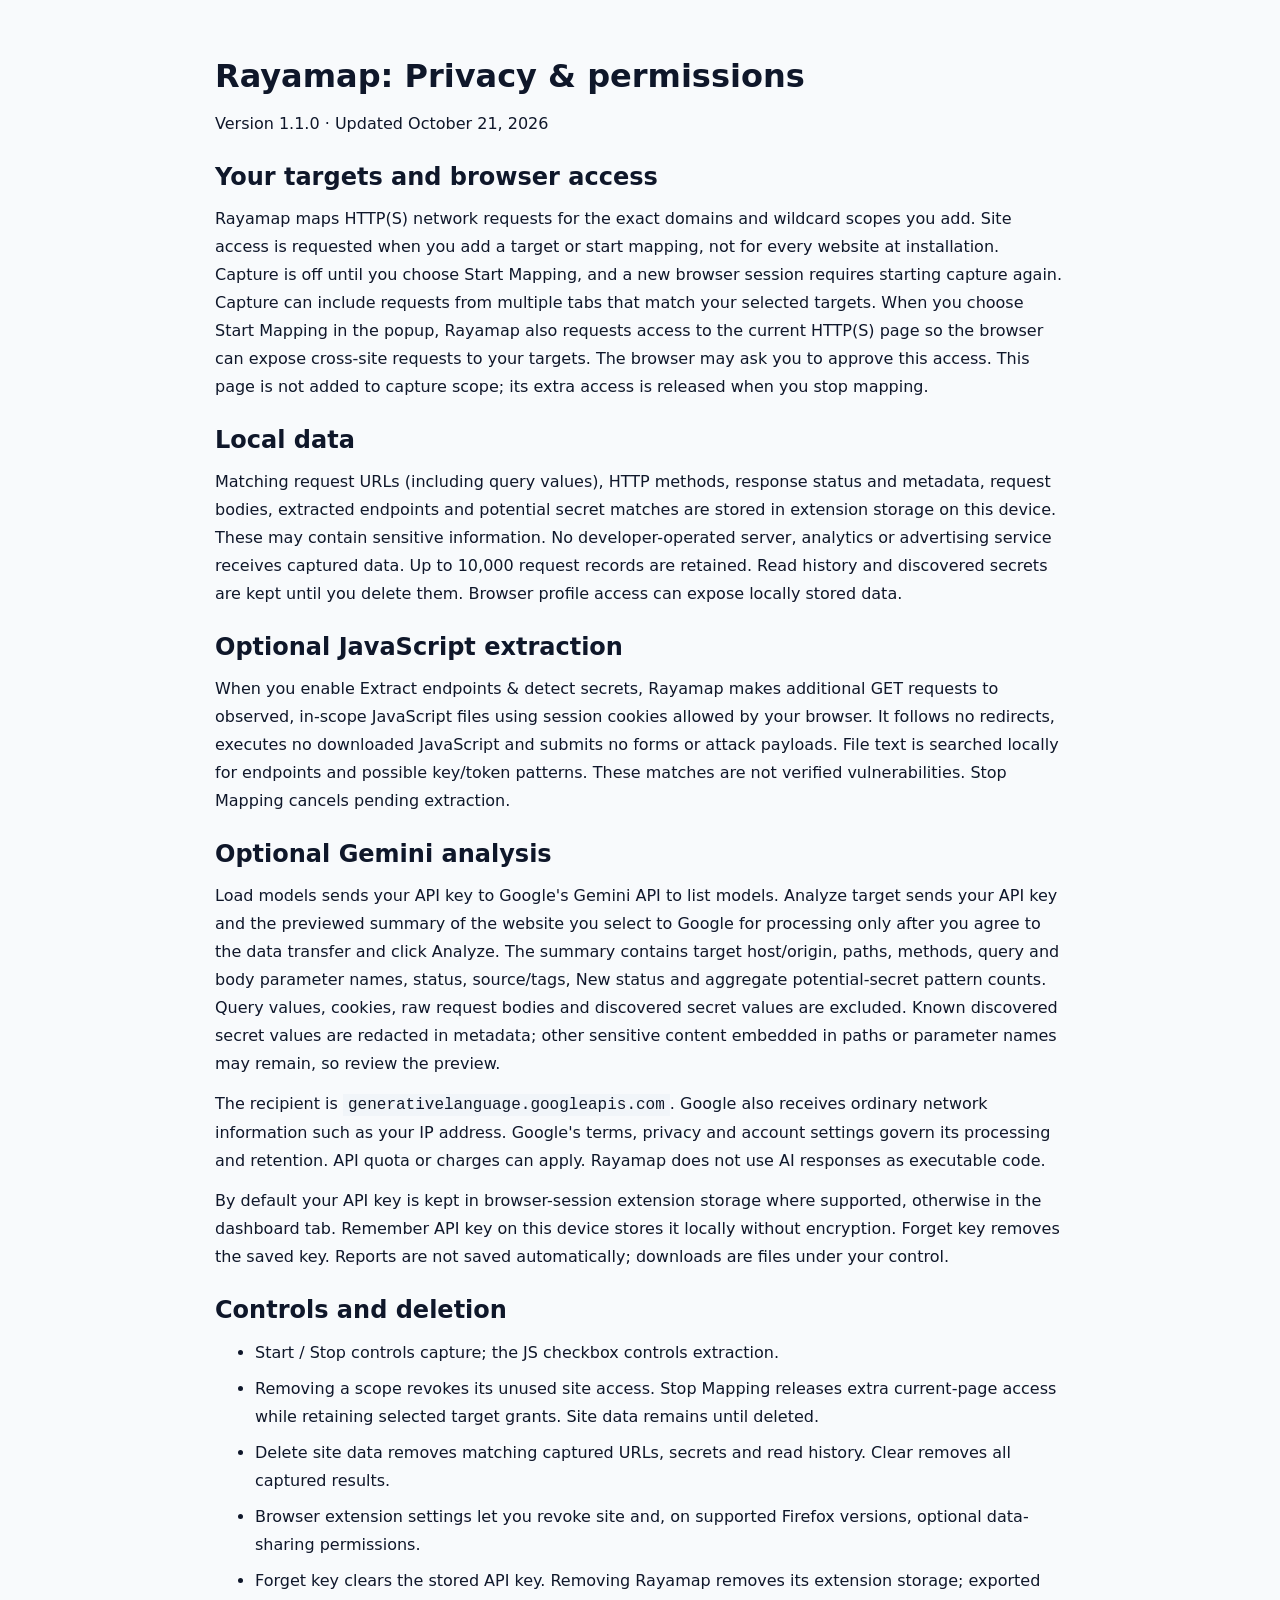
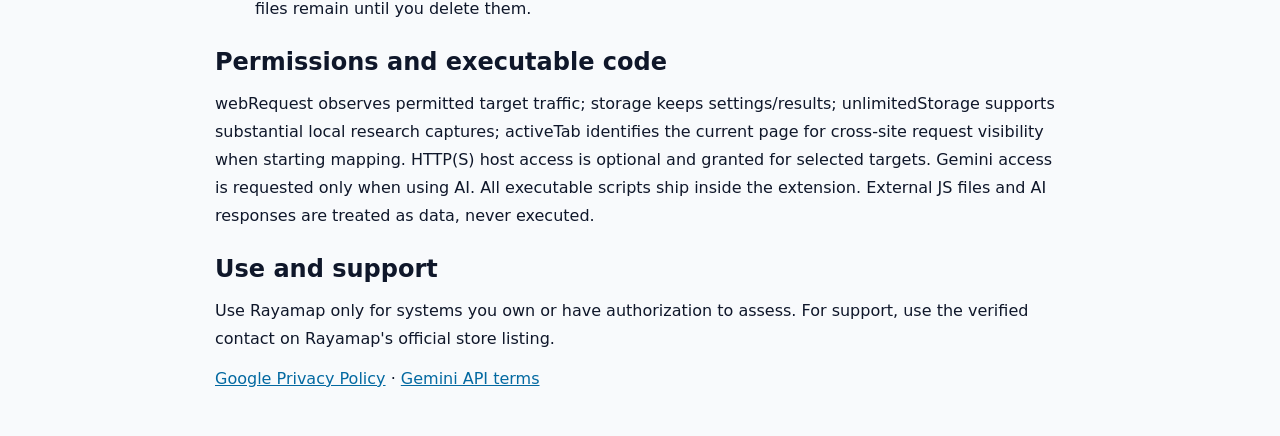
==== privacy.html @ 9465aa38 "Publish Rayamap privacy and permissions page" ====
<!doctype html>
<html lang="en"><head><meta charset="utf-8"><meta name="viewport" content="width=device-width,initial-scale=1"><title>Rayamap — Privacy & permissions</title><link rel="stylesheet" href="theme.css"><style>body{font:16px/1.75 system-ui,sans-serif;margin:0;padding:32px}main{max-width:850px;margin:auto}h1,h2{line-height:1.3;margin:24px 0 12px}p,ul{margin:12px 0}li{margin:8px 0}a{color:#0369a1}code{background:#f1f5f9;padding:2px 5px}</style></head><body><main>
<h1>Rayamap: Privacy & permissions</h1><p>Version 1.1.0 · Updated October 21, 2026</p>
<h2>Your targets and browser access</h2><p>Rayamap maps HTTP(S) network requests for the exact domains and wildcard scopes you add. Site access is requested when you add a target or start mapping, not for every website at installation. Capture is off until you choose Start Mapping, and a new browser session requires starting capture again. Capture can include requests from multiple tabs that match your selected targets. When you choose Start Mapping in the popup, Rayamap also requests access to the current HTTP(S) page so the browser can expose cross-site requests to your targets. The browser may ask you to approve this access. This page is not added to capture scope; its extra access is released when you stop mapping.</p>
<h2>Local data</h2><p>Matching request URLs (including query values), HTTP methods, response status and metadata, request bodies, extracted endpoints and potential secret matches are stored in extension storage on this device. These may contain sensitive information. No developer-operated server, analytics or advertising service receives captured data. Up to 10,000 request records are retained. Read history and discovered secrets are kept until you delete them. Browser profile access can expose locally stored data.</p>
<h2>Optional JavaScript extraction</h2><p>When you enable Extract endpoints &amp; detect secrets, Rayamap makes additional GET requests to observed, in-scope JavaScript files using session cookies allowed by your browser. It follows no redirects, executes no downloaded JavaScript and submits no forms or attack payloads. File text is searched locally for endpoints and possible key/token patterns. These matches are not verified vulnerabilities. Stop Mapping cancels pending extraction.</p>
<h2>Optional Gemini analysis</h2><p>Load models sends your API key to Google's Gemini API to list models. Analyze target sends your API key and the previewed summary of the website you select to Google for processing only after you agree to the data transfer and click Analyze. The summary contains target host/origin, paths, methods, query and body parameter names, status, source/tags, New status and aggregate potential-secret pattern counts. Query values, cookies, raw request bodies and discovered secret values are excluded. Known discovered secret values are redacted in metadata; other sensitive content embedded in paths or parameter names may remain, so review the preview.</p><p>The recipient is <code>generativelanguage.googleapis.com</code>. Google also receives ordinary network information such as your IP address. Google's terms, privacy and account settings govern its processing and retention. API quota or charges can apply. Rayamap does not use AI responses as executable code.</p><p>By default your API key is kept in browser-session extension storage where supported, otherwise in the dashboard tab. Remember API key on this device stores it locally without encryption. Forget key removes the saved key. Reports are not saved automatically; downloads are files under your control.</p>
<h2>Controls and deletion</h2><ul><li>Start / Stop controls capture; the JS checkbox controls extraction.</li><li>Removing a scope revokes its unused site access. Stop Mapping releases extra current-page access while retaining selected target grants. Site data remains until deleted.</li><li>Delete site data removes matching captured URLs, secrets and read history. Clear removes all captured results.</li><li>Browser extension settings let you revoke site and, on supported Firefox versions, optional data-sharing permissions.</li><li>Forget key clears the stored API key. Removing Rayamap removes its extension storage; exported files remain until you delete them.</li></ul>
<h2>Permissions and executable code</h2><p>webRequest observes permitted target traffic; storage keeps settings/results; unlimitedStorage supports substantial local research captures; activeTab identifies the current page for cross-site request visibility when starting mapping. HTTP(S) host access is optional and granted for selected targets. Gemini access is requested only when using AI. All executable scripts ship inside the extension. External JS files and AI responses are treated as data, never executed.</p>
<h2>Use and support</h2><p>Use Rayamap only for systems you own or have authorization to assess. For support, use the verified contact on Rayamap's official store listing.</p><p><a href="https://policies.google.com/privacy" target="_blank" rel="noopener noreferrer">Google Privacy Policy</a> · <a href="https://ai.google.dev/gemini-api/terms" target="_blank" rel="noopener noreferrer">Gemini API terms</a></p>
</main></body></html>
---- theme.css ----
:root {
  color-scheme: light;
  --surface-page: #f8fafc;
  --surface-panel: #ffffff;
  --surface-hover: #f1f5f9;
  --page-text: #0f172a;
  --on-action: #ffffff;
  --palette-f8fafc: #f8fafc;
  --palette-ffffff: #ffffff;
  --palette-f1f5f9: #f1f5f9;
  --palette-cbd5e1: #cbd5e1;
  --palette-e2e8f0: #e2e8f0;
  --palette-94a3b8: #94a3b8;
  --palette-0f172a: #0f172a;
  --palette-334155: #334155;
  --palette-64748b: #64748b;
  --palette-2563eb: #2563eb;
  --palette-1d4ed8: #1d4ed8;
  --palette-1e40af: #1e40af;
  --palette-0284c7: #0284c7;
  --palette-16a34a: #16a34a;
  --palette-15803d: #15803d;
  --palette-14532d: #14532d;
  --palette-dc2626: #dc2626;
  --palette-b91c1c: #b91c1c;
  --palette-7f1d1d: #7f1d1d;
  --palette-e0f2fe: #e0f2fe;
  --palette-7dd3fc: #7dd3fc;
  --palette-0369a1: #0369a1;
  --palette-475569: #475569;
  --palette-86efac: #86efac;
  --palette-f0fdf4: #f0fdf4;
  --palette-fca5a5: #fca5a5;
  --palette-fef2f2: #fef2f2;
  --palette-dcfce7: #dcfce7;
  --palette-dbeafe: #dbeafe;
  --palette-93c5fd: #93c5fd;
  --palette-fef3c7: #fef3c7;
  --palette-b45309: #b45309;
  --palette-fde68a: #fde68a;
  --palette-fee2e2: #fee2e2;
  --palette-ef4444: #ef4444;
  --palette-ecfdf5: #ecfdf5;
  --palette-a7f3d0: #a7f3d0;
  --palette-059669: #059669;
  --palette-fff1f2: #fff1f2;
  --palette-fecdd3: #fecdd3;
  --palette-fda4af: #fda4af;
  --palette-be123c: #be123c;
  --palette-f87171: #f87171;
  --palette-ffedd5: #ffedd5;
  --palette-fb923c: #fb923c;
  --palette-c2410c: #c2410c;
  --palette-fef9c3: #fef9c3;
  --palette-facc15: #facc15;
  --palette-854d0e: #854d0e;
  --palette-38bdf8: #0284c7;
  --palette-f59e0b: #f59e0b;
  --palette-fbbf24: #fbbf24;
  --palette-fef08a: #fef08a;
  --palette-ca8a04: #ca8a04;
  --palette-f85149: #f85149;
}
:root[data-theme="dark"] {
  color-scheme: dark;
  --surface-page: #0b1220;
  --surface-panel: #111c2e;
  --surface-hover: #1c2b40;
  --page-text: #e5edf7;
  --palette-f8fafc: #0b1220;
  --palette-ffffff: #111c2e;
  --palette-f1f5f9: #1c2b40;
  --palette-cbd5e1: #3b4e68;
  --palette-e2e8f0: #26364c;
  --palette-94a3b8: #94a3b8;
  --palette-0f172a: #e5edf7;
  --palette-334155: #cbd5e1;
  --palette-64748b: #a3b2c7;
  --palette-2563eb: #3b82f6;
  --palette-1d4ed8: #60a5fa;
  --palette-1e40af: #2563eb;
  --palette-0284c7: #38bdf8;
  --palette-16a34a: #22c55e;
  --palette-15803d: #86efac;
  --palette-14532d: #166534;
  --palette-dc2626: #f87171;
  --palette-b91c1c: #fca5a5;
  --palette-7f1d1d: #991b1b;
  --palette-e0f2fe: #102f46;
  --palette-7dd3fc: #246180;
  --palette-0369a1: #7dd3fc;
  --palette-475569: #b0bfd2;
  --palette-86efac: #286447;
  --palette-f0fdf4: #102e23;
  --palette-fca5a5: #82404b;
  --palette-fef2f2: #3b1c24;
  --palette-dcfce7: #123629;
  --palette-dbeafe: #162e50;
  --palette-93c5fd: #3b6693;
  --palette-fef3c7: #3c3018;
  --palette-b45309: #fcd34d;
  --palette-fde68a: #7b6228;
  --palette-fee2e2: #401e28;
  --palette-ef4444: #ef4444;
  --palette-ecfdf5: #12382d;
  --palette-a7f3d0: #2a6951;
  --palette-059669: #6ee7b7;
  --palette-fff1f2: #3a1e2b;
  --palette-fecdd3: #783647;
  --palette-fda4af: #924357;
  --palette-be123c: #fda4af;
  --palette-f87171: #f87171;
  --palette-ffedd5: #422b1c;
  --palette-fb923c: #fb923c;
  --palette-c2410c: #fdba74;
  --palette-fef9c3: #3b3218;
  --palette-facc15: #facc15;
  --palette-854d0e: #fde047;
  --palette-38bdf8: #38bdf8;
  --palette-f59e0b: #f59e0b;
  --palette-fbbf24: #fbbf24;
  --palette-fef08a: #514020;
  --palette-ca8a04: #facc15;
  --palette-f85149: #f85149;
}
/* Paint the document canvas as well as the application panes. */
html, body {
  background-color: var(--surface-page);
  color: var(--page-text);
}
.theme-toggle {
  color: var(--palette-334155);
  background: var(--surface-panel);
  border: 1px solid var(--palette-cbd5e1);
  border-radius: 6px;
  padding: 6px 10px;
  font: inherit;
  font-size: 12px;
  white-space: nowrap;
  cursor: pointer;
}
.theme-toggle:hover { background: var(--surface-hover); }
.theme-toggle:focus-visible { outline: 2px solid var(--palette-0284c7); outline-offset: 2px; }

:root[data-theme="dark"] {
  --green: #15803d;
  --green-hover: #166534;
  --red: #b91c1c;
  --red-hover: #991b1b;
  --primary-blue: #2563eb;
  --primary-blue-hover: #1d4ed8;
}
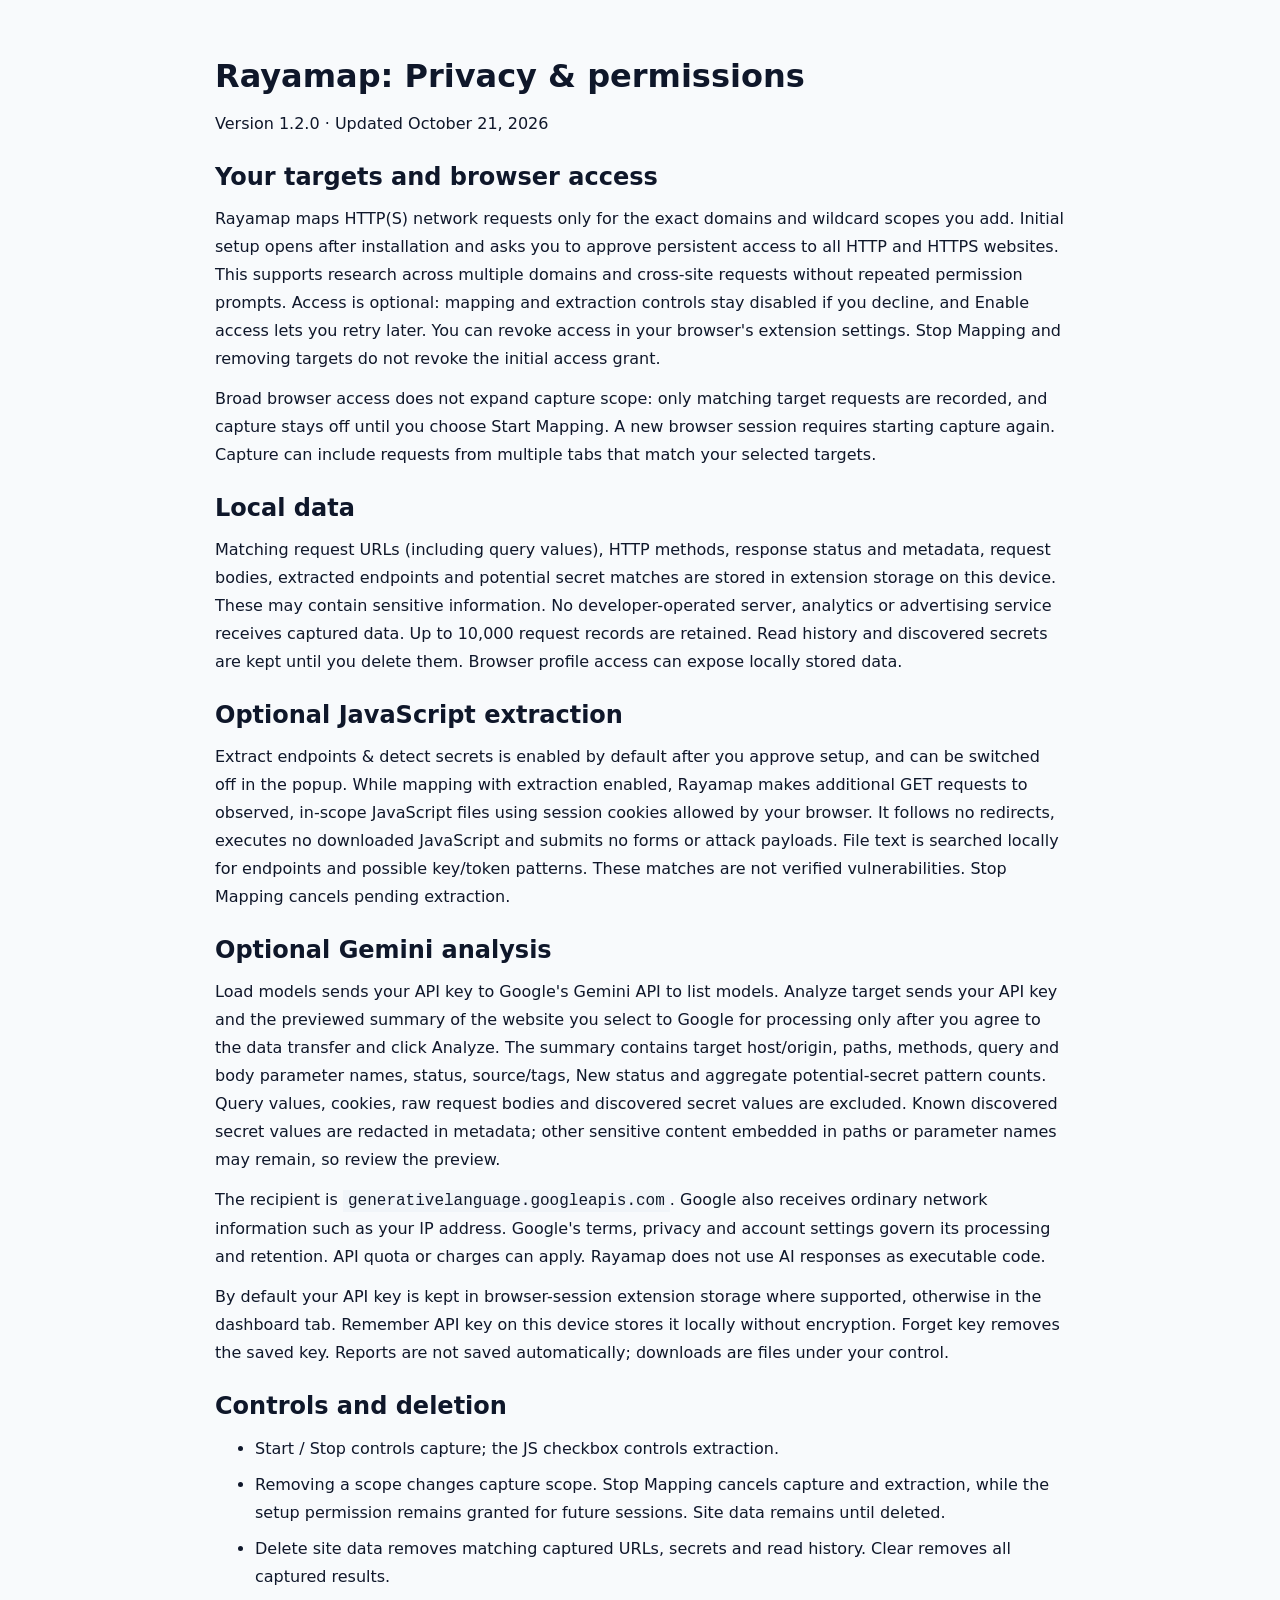
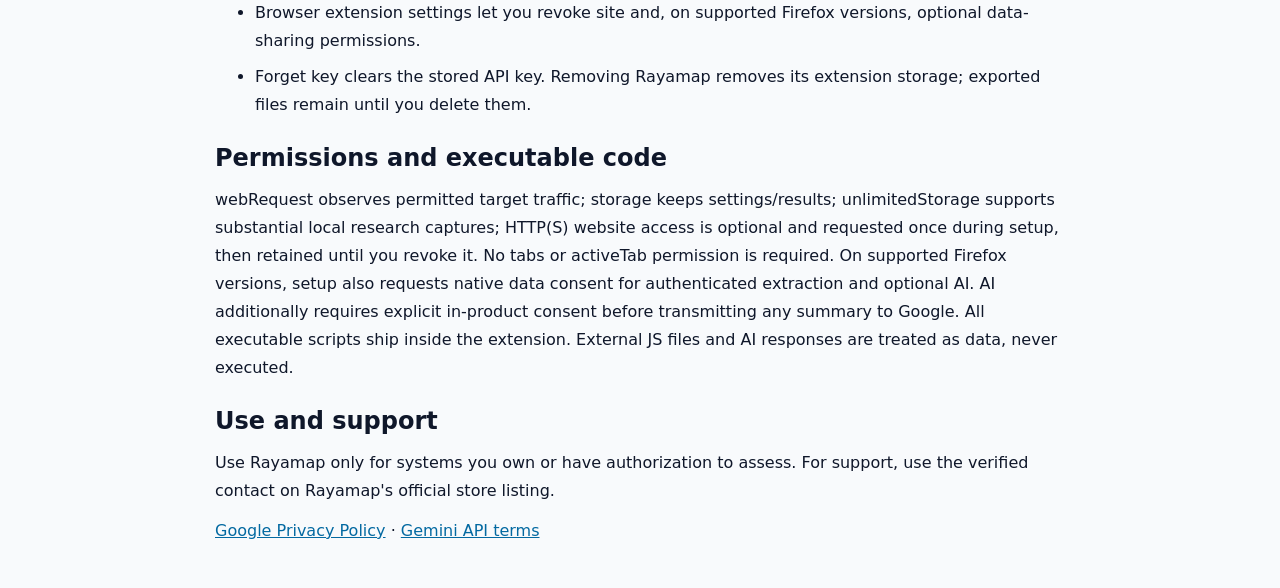
==== commit a2ab034c: "Explain one-time website access and default JS extraction" ====
--- a/privacy.html
+++ b/privacy.html
@@ -1,11 +1,11 @@
 <!doctype html>
 <html lang="en"><head><meta charset="utf-8"><meta name="viewport" content="width=device-width,initial-scale=1"><title>Rayamap — Privacy & permissions</title><link rel="stylesheet" href="theme.css"><style>body{font:16px/1.75 system-ui,sans-serif;margin:0;padding:32px}main{max-width:850px;margin:auto}h1,h2{line-height:1.3;margin:24px 0 12px}p,ul{margin:12px 0}li{margin:8px 0}a{color:#0369a1}code{background:#f1f5f9;padding:2px 5px}</style></head><body><main>
-<h1>Rayamap: Privacy & permissions</h1><p>Version 1.1.0 · Updated October 21, 2026</p>
-<h2>Your targets and browser access</h2><p>Rayamap maps HTTP(S) network requests for the exact domains and wildcard scopes you add. Site access is requested when you add a target or start mapping, not for every website at installation. Capture is off until you choose Start Mapping, and a new browser session requires starting capture again. Capture can include requests from multiple tabs that match your selected targets. When you choose Start Mapping in the popup, Rayamap also requests access to the current HTTP(S) page so the browser can expose cross-site requests to your targets. The browser may ask you to approve this access. This page is not added to capture scope; its extra access is released when you stop mapping.</p>
+<h1>Rayamap: Privacy & permissions</h1><p>Version 1.2.0 · Updated October 21, 2026</p>
+<h2>Your targets and browser access</h2><p>Rayamap maps HTTP(S) network requests only for the exact domains and wildcard scopes you add. Initial setup opens after installation and asks you to approve persistent access to all HTTP and HTTPS websites. This supports research across multiple domains and cross-site requests without repeated permission prompts. Access is optional: mapping and extraction controls stay disabled if you decline, and Enable access lets you retry later. You can revoke access in your browser's extension settings. Stop Mapping and removing targets do not revoke the initial access grant.</p><p>Broad browser access does not expand capture scope: only matching target requests are recorded, and capture stays off until you choose Start Mapping. A new browser session requires starting capture again. Capture can include requests from multiple tabs that match your selected targets.</p>
 <h2>Local data</h2><p>Matching request URLs (including query values), HTTP methods, response status and metadata, request bodies, extracted endpoints and potential secret matches are stored in extension storage on this device. These may contain sensitive information. No developer-operated server, analytics or advertising service receives captured data. Up to 10,000 request records are retained. Read history and discovered secrets are kept until you delete them. Browser profile access can expose locally stored data.</p>
-<h2>Optional JavaScript extraction</h2><p>When you enable Extract endpoints &amp; detect secrets, Rayamap makes additional GET requests to observed, in-scope JavaScript files using session cookies allowed by your browser. It follows no redirects, executes no downloaded JavaScript and submits no forms or attack payloads. File text is searched locally for endpoints and possible key/token patterns. These matches are not verified vulnerabilities. Stop Mapping cancels pending extraction.</p>
+<h2>Optional JavaScript extraction</h2><p>Extract endpoints &amp; detect secrets is enabled by default after you approve setup, and can be switched off in the popup. While mapping with extraction enabled, Rayamap makes additional GET requests to observed, in-scope JavaScript files using session cookies allowed by your browser. It follows no redirects, executes no downloaded JavaScript and submits no forms or attack payloads. File text is searched locally for endpoints and possible key/token patterns. These matches are not verified vulnerabilities. Stop Mapping cancels pending extraction.</p>
 <h2>Optional Gemini analysis</h2><p>Load models sends your API key to Google's Gemini API to list models. Analyze target sends your API key and the previewed summary of the website you select to Google for processing only after you agree to the data transfer and click Analyze. The summary contains target host/origin, paths, methods, query and body parameter names, status, source/tags, New status and aggregate potential-secret pattern counts. Query values, cookies, raw request bodies and discovered secret values are excluded. Known discovered secret values are redacted in metadata; other sensitive content embedded in paths or parameter names may remain, so review the preview.</p><p>The recipient is <code>generativelanguage.googleapis.com</code>. Google also receives ordinary network information such as your IP address. Google's terms, privacy and account settings govern its processing and retention. API quota or charges can apply. Rayamap does not use AI responses as executable code.</p><p>By default your API key is kept in browser-session extension storage where supported, otherwise in the dashboard tab. Remember API key on this device stores it locally without encryption. Forget key removes the saved key. Reports are not saved automatically; downloads are files under your control.</p>
-<h2>Controls and deletion</h2><ul><li>Start / Stop controls capture; the JS checkbox controls extraction.</li><li>Removing a scope revokes its unused site access. Stop Mapping releases extra current-page access while retaining selected target grants. Site data remains until deleted.</li><li>Delete site data removes matching captured URLs, secrets and read history. Clear removes all captured results.</li><li>Browser extension settings let you revoke site and, on supported Firefox versions, optional data-sharing permissions.</li><li>Forget key clears the stored API key. Removing Rayamap removes its extension storage; exported files remain until you delete them.</li></ul>
-<h2>Permissions and executable code</h2><p>webRequest observes permitted target traffic; storage keeps settings/results; unlimitedStorage supports substantial local research captures; activeTab identifies the current page for cross-site request visibility when starting mapping. HTTP(S) host access is optional and granted for selected targets. Gemini access is requested only when using AI. All executable scripts ship inside the extension. External JS files and AI responses are treated as data, never executed.</p>
+<h2>Controls and deletion</h2><ul><li>Start / Stop controls capture; the JS checkbox controls extraction.</li><li>Removing a scope changes capture scope. Stop Mapping cancels capture and extraction, while the setup permission remains granted for future sessions. Site data remains until deleted.</li><li>Delete site data removes matching captured URLs, secrets and read history. Clear removes all captured results.</li><li>Browser extension settings let you revoke site and, on supported Firefox versions, optional data-sharing permissions.</li><li>Forget key clears the stored API key. Removing Rayamap removes its extension storage; exported files remain until you delete them.</li></ul>
+<h2>Permissions and executable code</h2><p>webRequest observes permitted target traffic; storage keeps settings/results; unlimitedStorage supports substantial local research captures; HTTP(S) website access is optional and requested once during setup, then retained until you revoke it. No tabs or activeTab permission is required. On supported Firefox versions, setup also requests native data consent for authenticated extraction and optional AI. AI additionally requires explicit in-product consent before transmitting any summary to Google. All executable scripts ship inside the extension. External JS files and AI responses are treated as data, never executed.</p>
 <h2>Use and support</h2><p>Use Rayamap only for systems you own or have authorization to assess. For support, use the verified contact on Rayamap's official store listing.</p><p><a href="https://policies.google.com/privacy" target="_blank" rel="noopener noreferrer">Google Privacy Policy</a> · <a href="https://ai.google.dev/gemini-api/terms" target="_blank" rel="noopener noreferrer">Gemini API terms</a></p>
 </main></body></html>
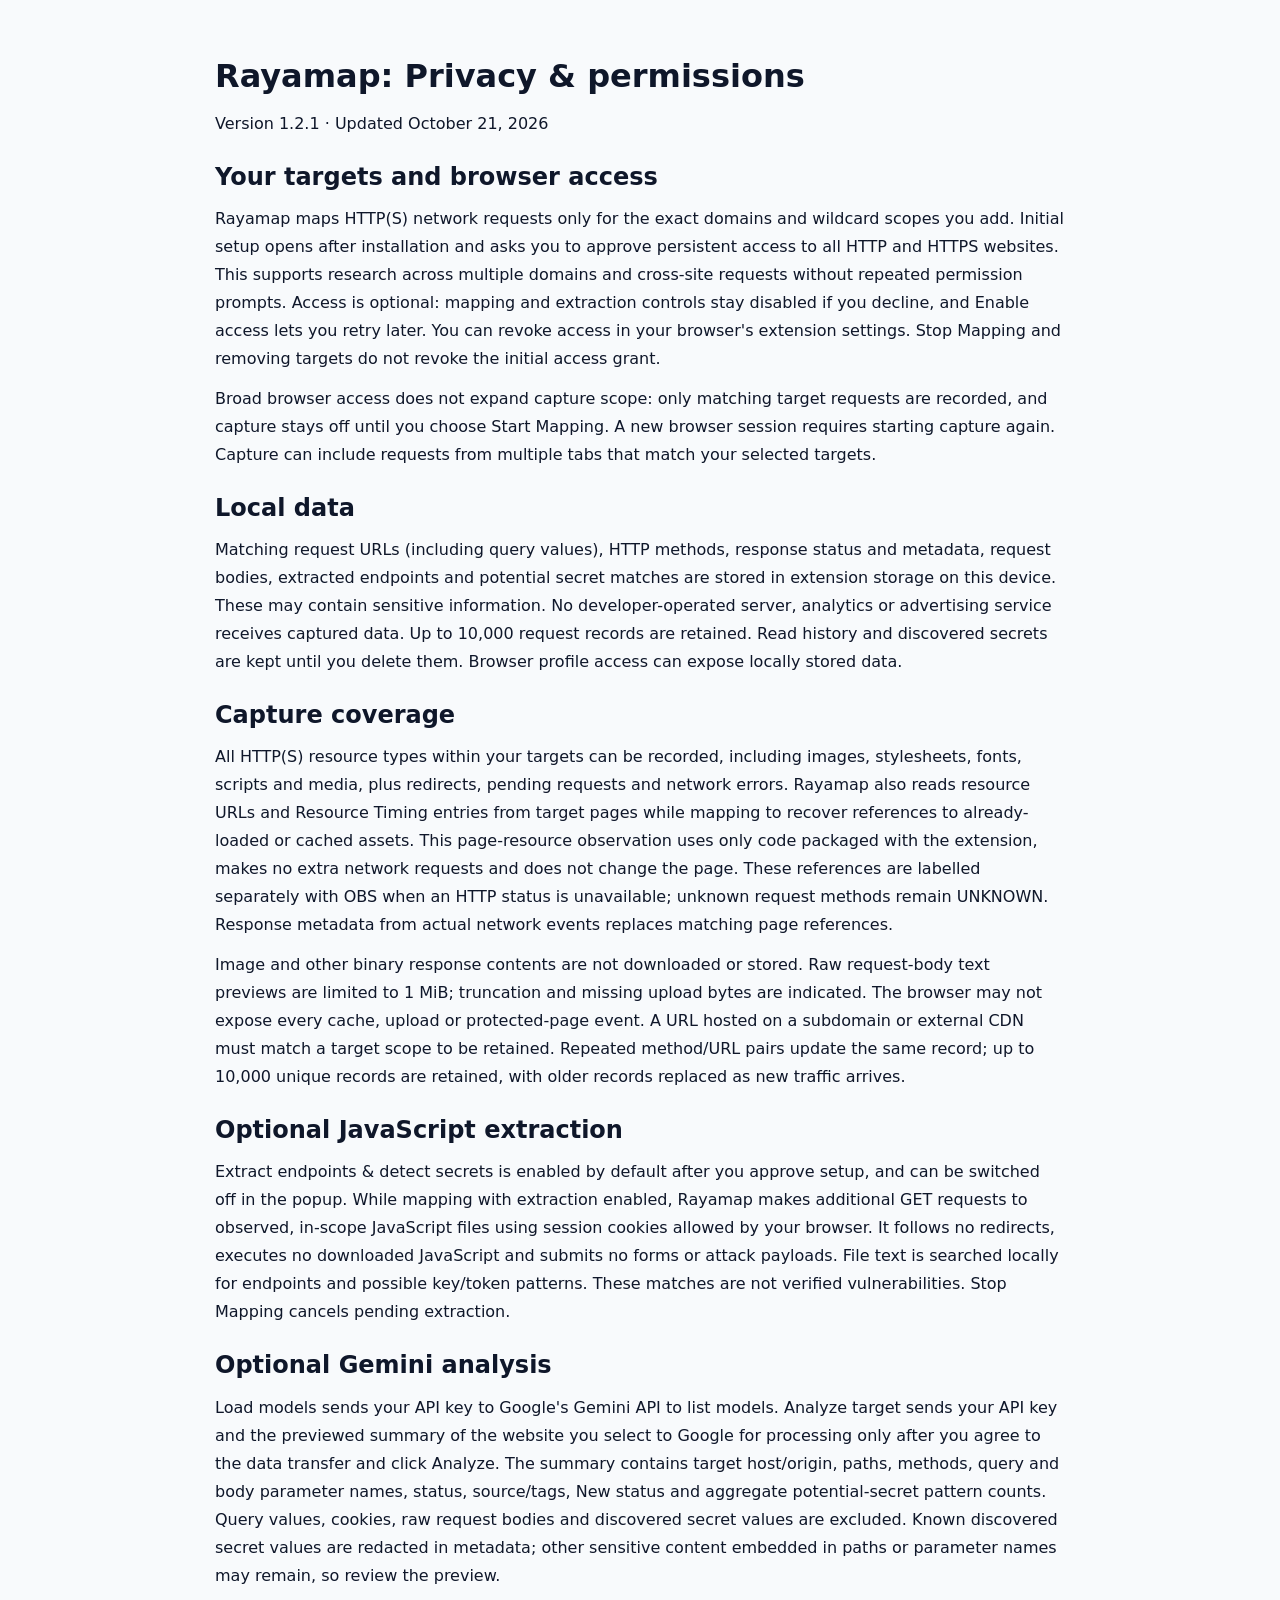
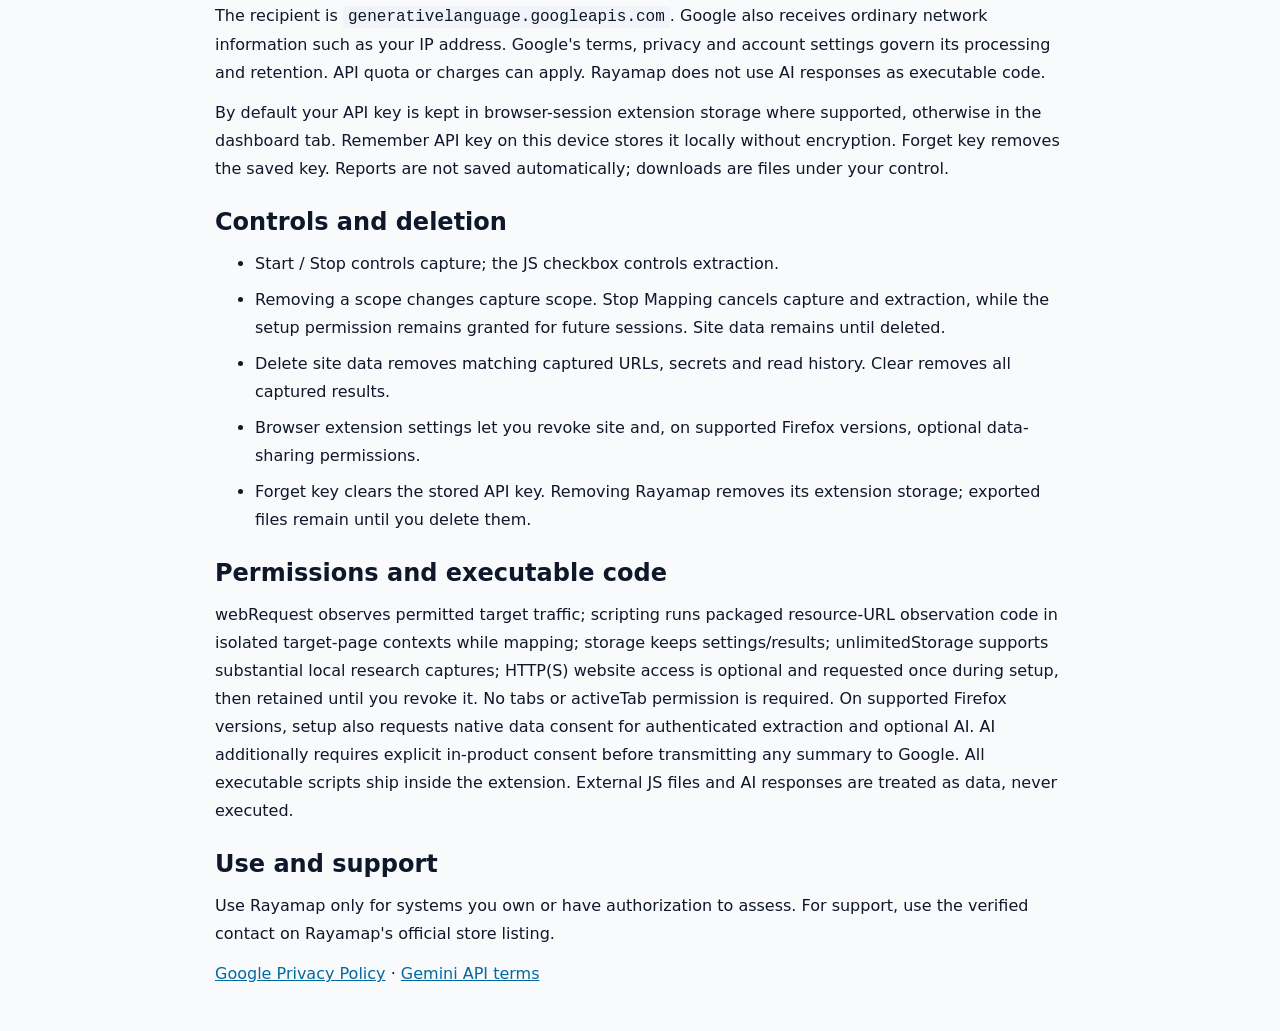
==== commit 7d620163: "Document resource URL recovery and capture coverage" ====
--- a/privacy.html
+++ b/privacy.html
@@ -1,11 +1,12 @@
 <!doctype html>
 <html lang="en"><head><meta charset="utf-8"><meta name="viewport" content="width=device-width,initial-scale=1"><title>Rayamap — Privacy & permissions</title><link rel="stylesheet" href="theme.css"><style>body{font:16px/1.75 system-ui,sans-serif;margin:0;padding:32px}main{max-width:850px;margin:auto}h1,h2{line-height:1.3;margin:24px 0 12px}p,ul{margin:12px 0}li{margin:8px 0}a{color:#0369a1}code{background:#f1f5f9;padding:2px 5px}</style></head><body><main>
-<h1>Rayamap: Privacy & permissions</h1><p>Version 1.2.0 · Updated October 21, 2026</p>
+<h1>Rayamap: Privacy & permissions</h1><p>Version 1.2.1 · Updated October 21, 2026</p>
 <h2>Your targets and browser access</h2><p>Rayamap maps HTTP(S) network requests only for the exact domains and wildcard scopes you add. Initial setup opens after installation and asks you to approve persistent access to all HTTP and HTTPS websites. This supports research across multiple domains and cross-site requests without repeated permission prompts. Access is optional: mapping and extraction controls stay disabled if you decline, and Enable access lets you retry later. You can revoke access in your browser's extension settings. Stop Mapping and removing targets do not revoke the initial access grant.</p><p>Broad browser access does not expand capture scope: only matching target requests are recorded, and capture stays off until you choose Start Mapping. A new browser session requires starting capture again. Capture can include requests from multiple tabs that match your selected targets.</p>
 <h2>Local data</h2><p>Matching request URLs (including query values), HTTP methods, response status and metadata, request bodies, extracted endpoints and potential secret matches are stored in extension storage on this device. These may contain sensitive information. No developer-operated server, analytics or advertising service receives captured data. Up to 10,000 request records are retained. Read history and discovered secrets are kept until you delete them. Browser profile access can expose locally stored data.</p>
+<h2>Capture coverage</h2><p>All HTTP(S) resource types within your targets can be recorded, including images, stylesheets, fonts, scripts and media, plus redirects, pending requests and network errors. Rayamap also reads resource URLs and Resource Timing entries from target pages while mapping to recover references to already-loaded or cached assets. This page-resource observation uses only code packaged with the extension, makes no extra network requests and does not change the page. These references are labelled separately with OBS when an HTTP status is unavailable; unknown request methods remain UNKNOWN. Response metadata from actual network events replaces matching page references.</p><p>Image and other binary response contents are not downloaded or stored. Raw request-body text previews are limited to 1 MiB; truncation and missing upload bytes are indicated. The browser may not expose every cache, upload or protected-page event. A URL hosted on a subdomain or external CDN must match a target scope to be retained. Repeated method/URL pairs update the same record; up to 10,000 unique records are retained, with older records replaced as new traffic arrives.</p>
 <h2>Optional JavaScript extraction</h2><p>Extract endpoints &amp; detect secrets is enabled by default after you approve setup, and can be switched off in the popup. While mapping with extraction enabled, Rayamap makes additional GET requests to observed, in-scope JavaScript files using session cookies allowed by your browser. It follows no redirects, executes no downloaded JavaScript and submits no forms or attack payloads. File text is searched locally for endpoints and possible key/token patterns. These matches are not verified vulnerabilities. Stop Mapping cancels pending extraction.</p>
 <h2>Optional Gemini analysis</h2><p>Load models sends your API key to Google's Gemini API to list models. Analyze target sends your API key and the previewed summary of the website you select to Google for processing only after you agree to the data transfer and click Analyze. The summary contains target host/origin, paths, methods, query and body parameter names, status, source/tags, New status and aggregate potential-secret pattern counts. Query values, cookies, raw request bodies and discovered secret values are excluded. Known discovered secret values are redacted in metadata; other sensitive content embedded in paths or parameter names may remain, so review the preview.</p><p>The recipient is <code>generativelanguage.googleapis.com</code>. Google also receives ordinary network information such as your IP address. Google's terms, privacy and account settings govern its processing and retention. API quota or charges can apply. Rayamap does not use AI responses as executable code.</p><p>By default your API key is kept in browser-session extension storage where supported, otherwise in the dashboard tab. Remember API key on this device stores it locally without encryption. Forget key removes the saved key. Reports are not saved automatically; downloads are files under your control.</p>
 <h2>Controls and deletion</h2><ul><li>Start / Stop controls capture; the JS checkbox controls extraction.</li><li>Removing a scope changes capture scope. Stop Mapping cancels capture and extraction, while the setup permission remains granted for future sessions. Site data remains until deleted.</li><li>Delete site data removes matching captured URLs, secrets and read history. Clear removes all captured results.</li><li>Browser extension settings let you revoke site and, on supported Firefox versions, optional data-sharing permissions.</li><li>Forget key clears the stored API key. Removing Rayamap removes its extension storage; exported files remain until you delete them.</li></ul>
-<h2>Permissions and executable code</h2><p>webRequest observes permitted target traffic; storage keeps settings/results; unlimitedStorage supports substantial local research captures; HTTP(S) website access is optional and requested once during setup, then retained until you revoke it. No tabs or activeTab permission is required. On supported Firefox versions, setup also requests native data consent for authenticated extraction and optional AI. AI additionally requires explicit in-product consent before transmitting any summary to Google. All executable scripts ship inside the extension. External JS files and AI responses are treated as data, never executed.</p>
+<h2>Permissions and executable code</h2><p>webRequest observes permitted target traffic; scripting runs packaged resource-URL observation code in isolated target-page contexts while mapping; storage keeps settings/results; unlimitedStorage supports substantial local research captures; HTTP(S) website access is optional and requested once during setup, then retained until you revoke it. No tabs or activeTab permission is required. On supported Firefox versions, setup also requests native data consent for authenticated extraction and optional AI. AI additionally requires explicit in-product consent before transmitting any summary to Google. All executable scripts ship inside the extension. External JS files and AI responses are treated as data, never executed.</p>
 <h2>Use and support</h2><p>Use Rayamap only for systems you own or have authorization to assess. For support, use the verified contact on Rayamap's official store listing.</p><p><a href="https://policies.google.com/privacy" target="_blank" rel="noopener noreferrer">Google Privacy Policy</a> · <a href="https://ai.google.dev/gemini-api/terms" target="_blank" rel="noopener noreferrer">Gemini API terms</a></p>
 </main></body></html>
